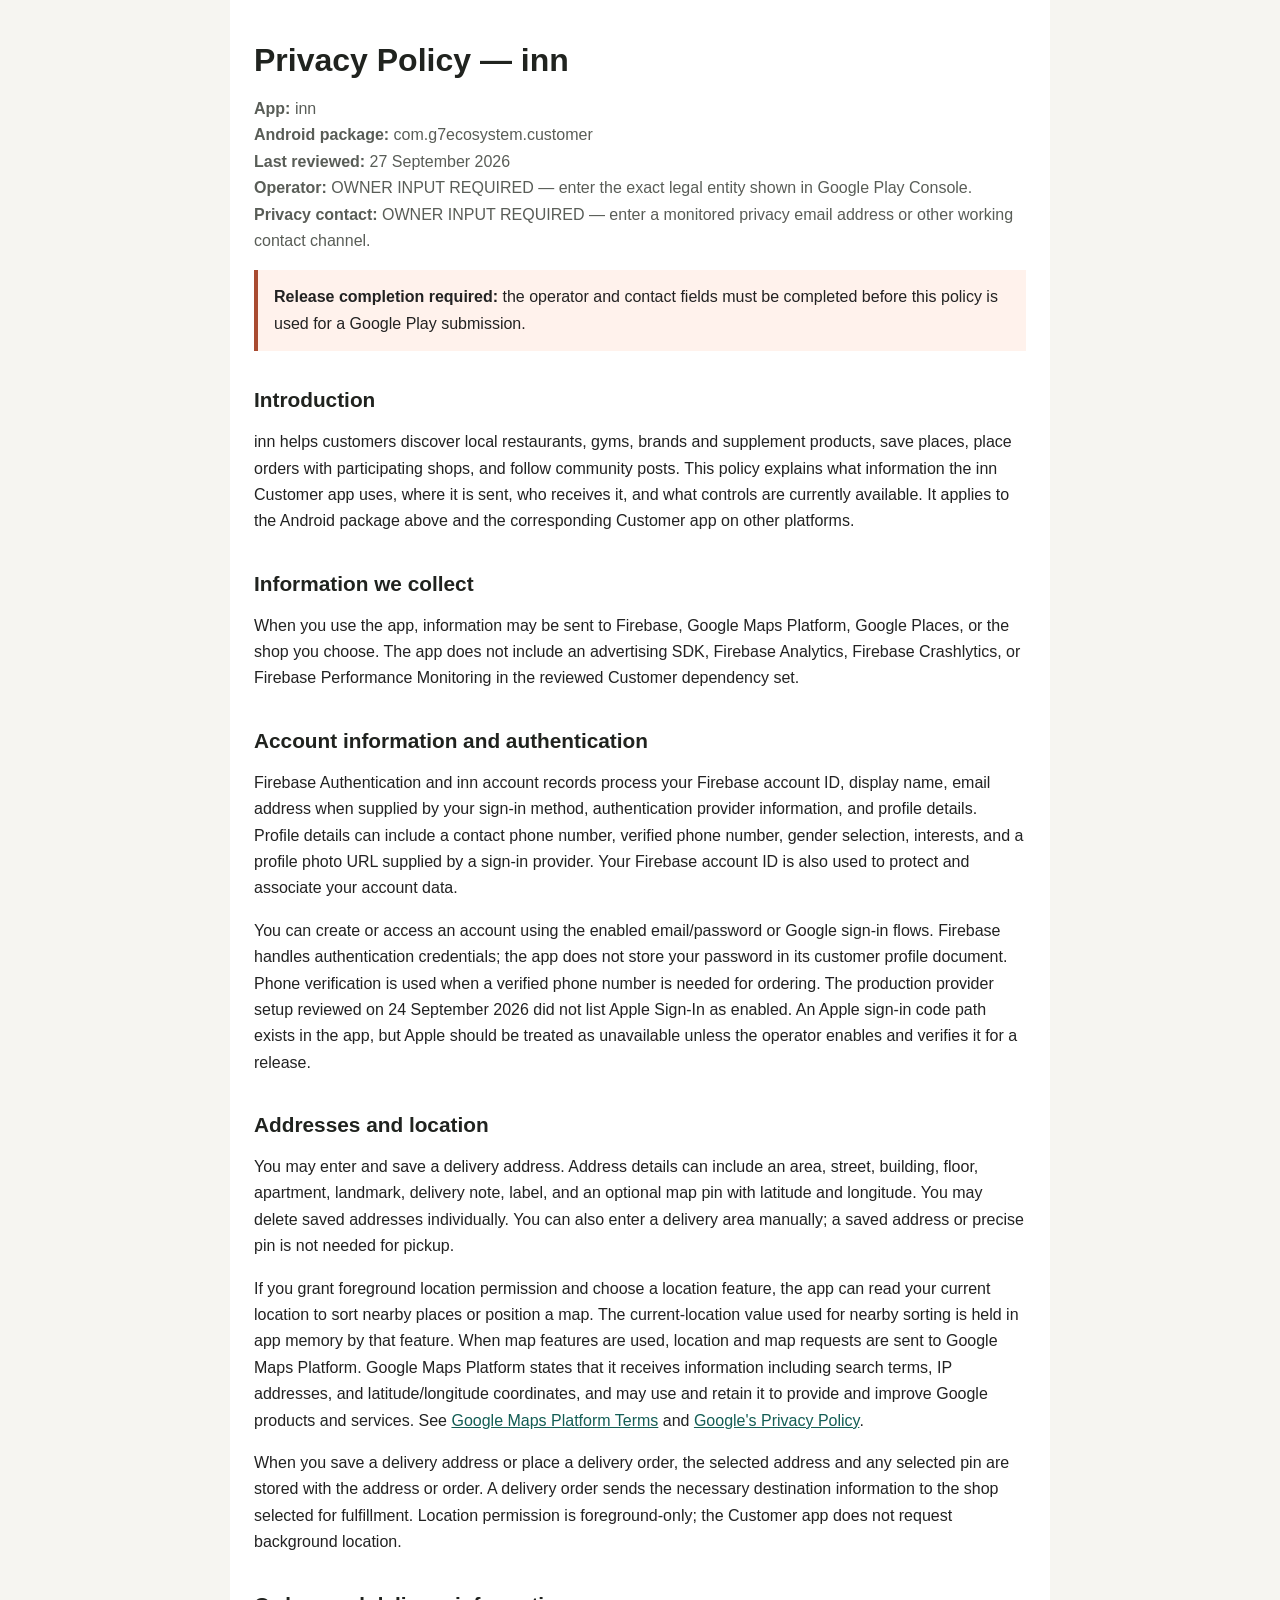
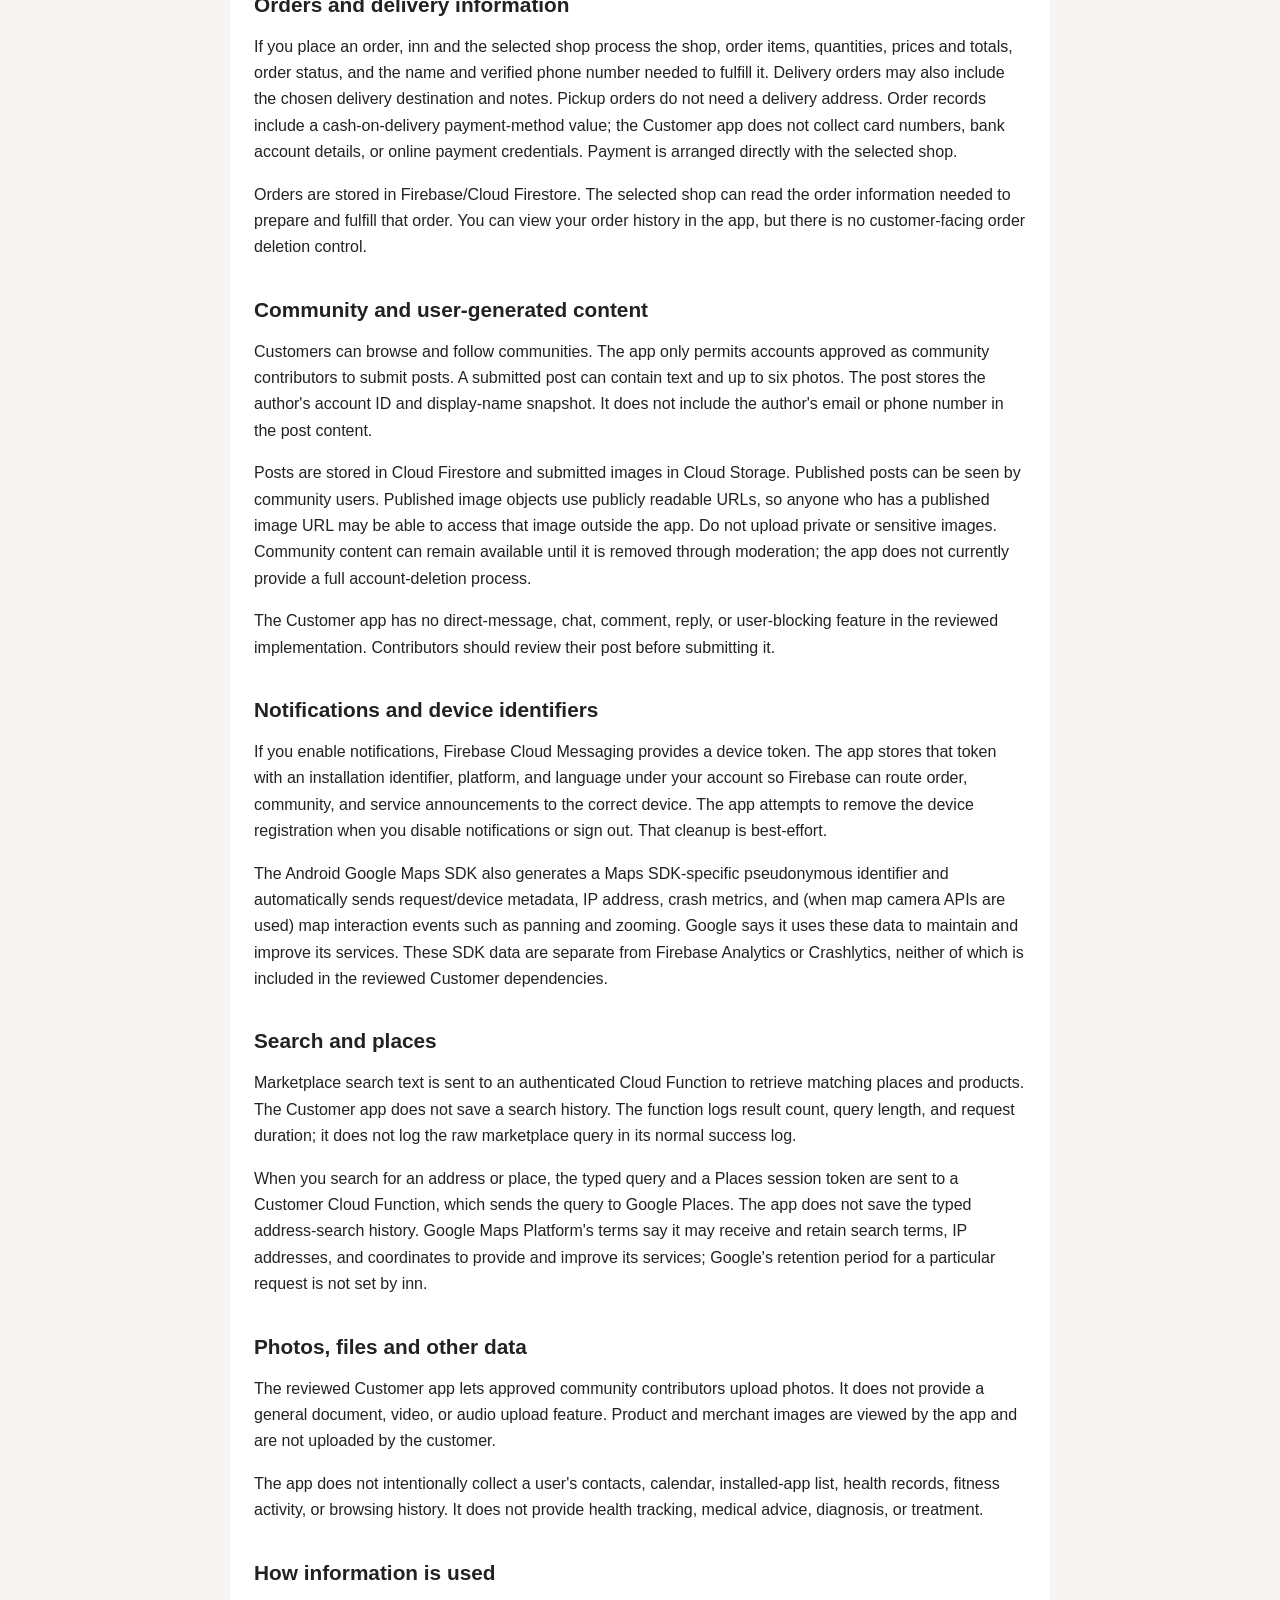
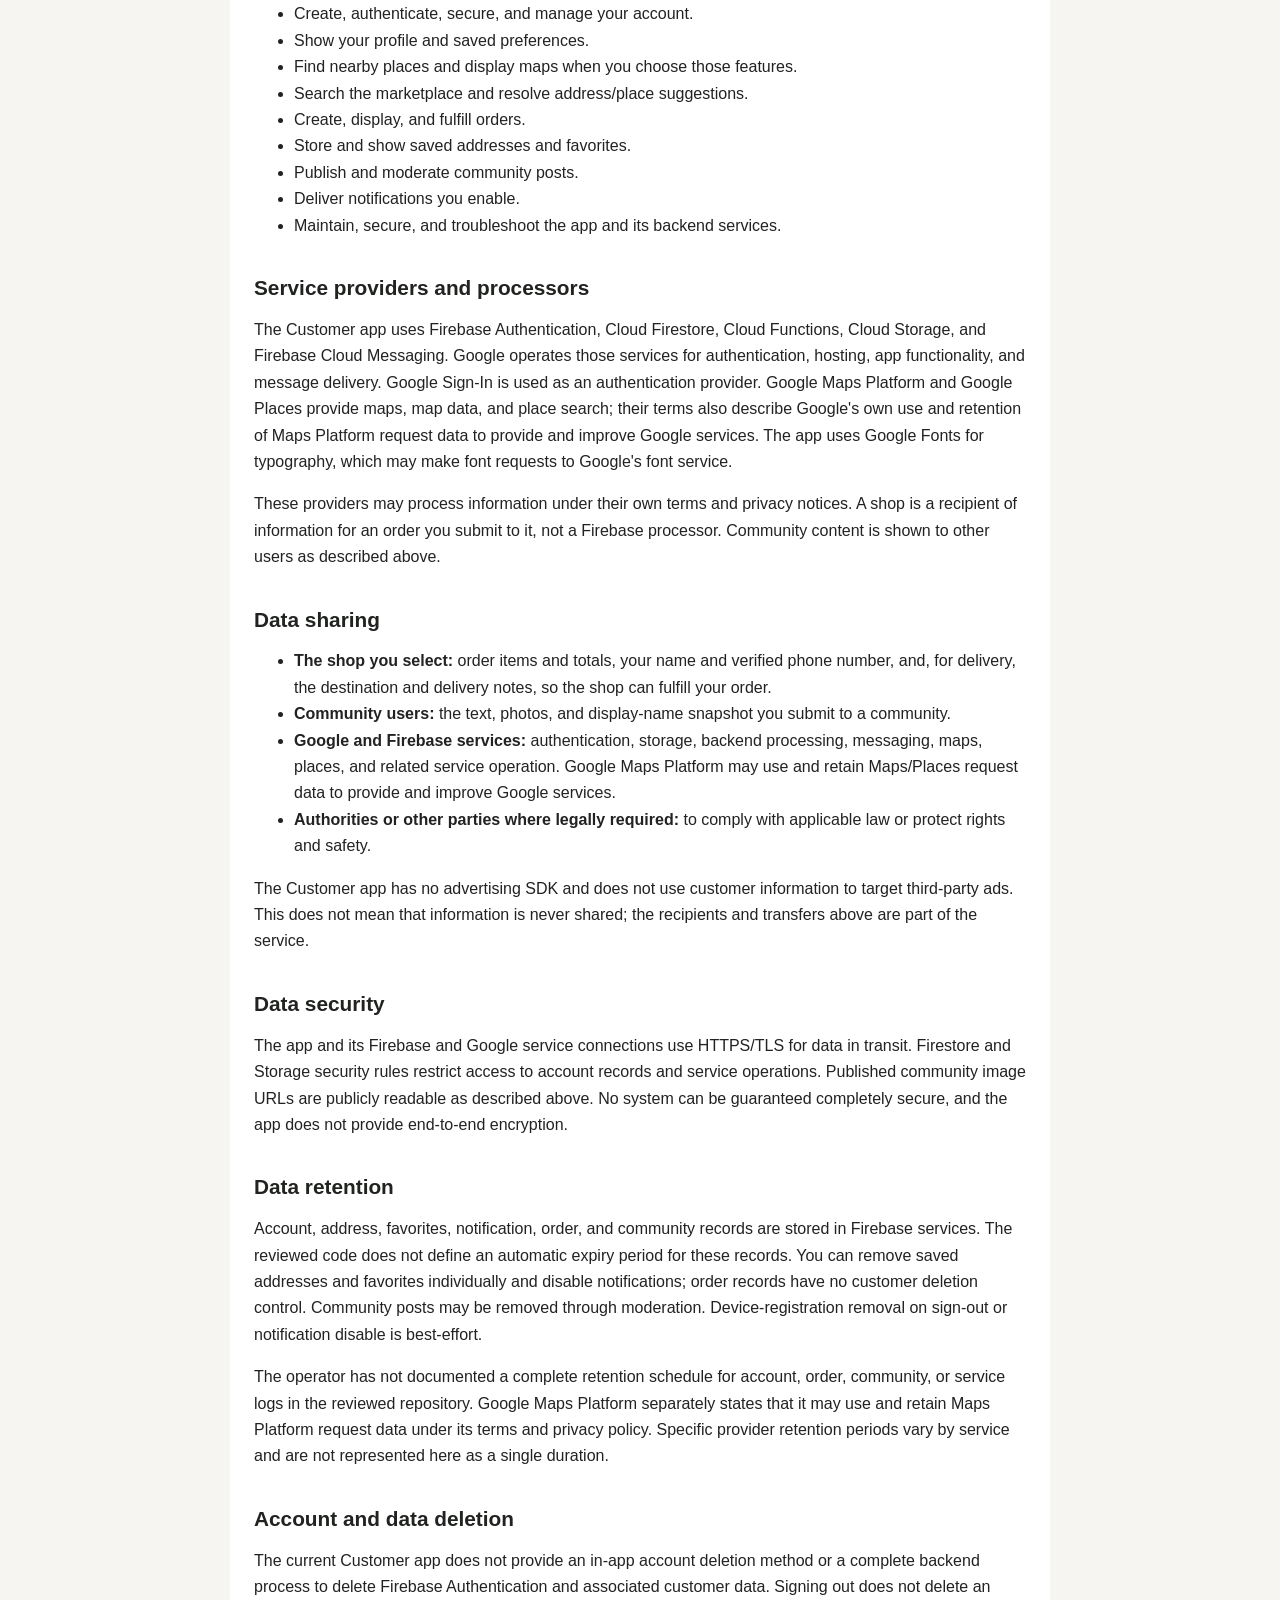
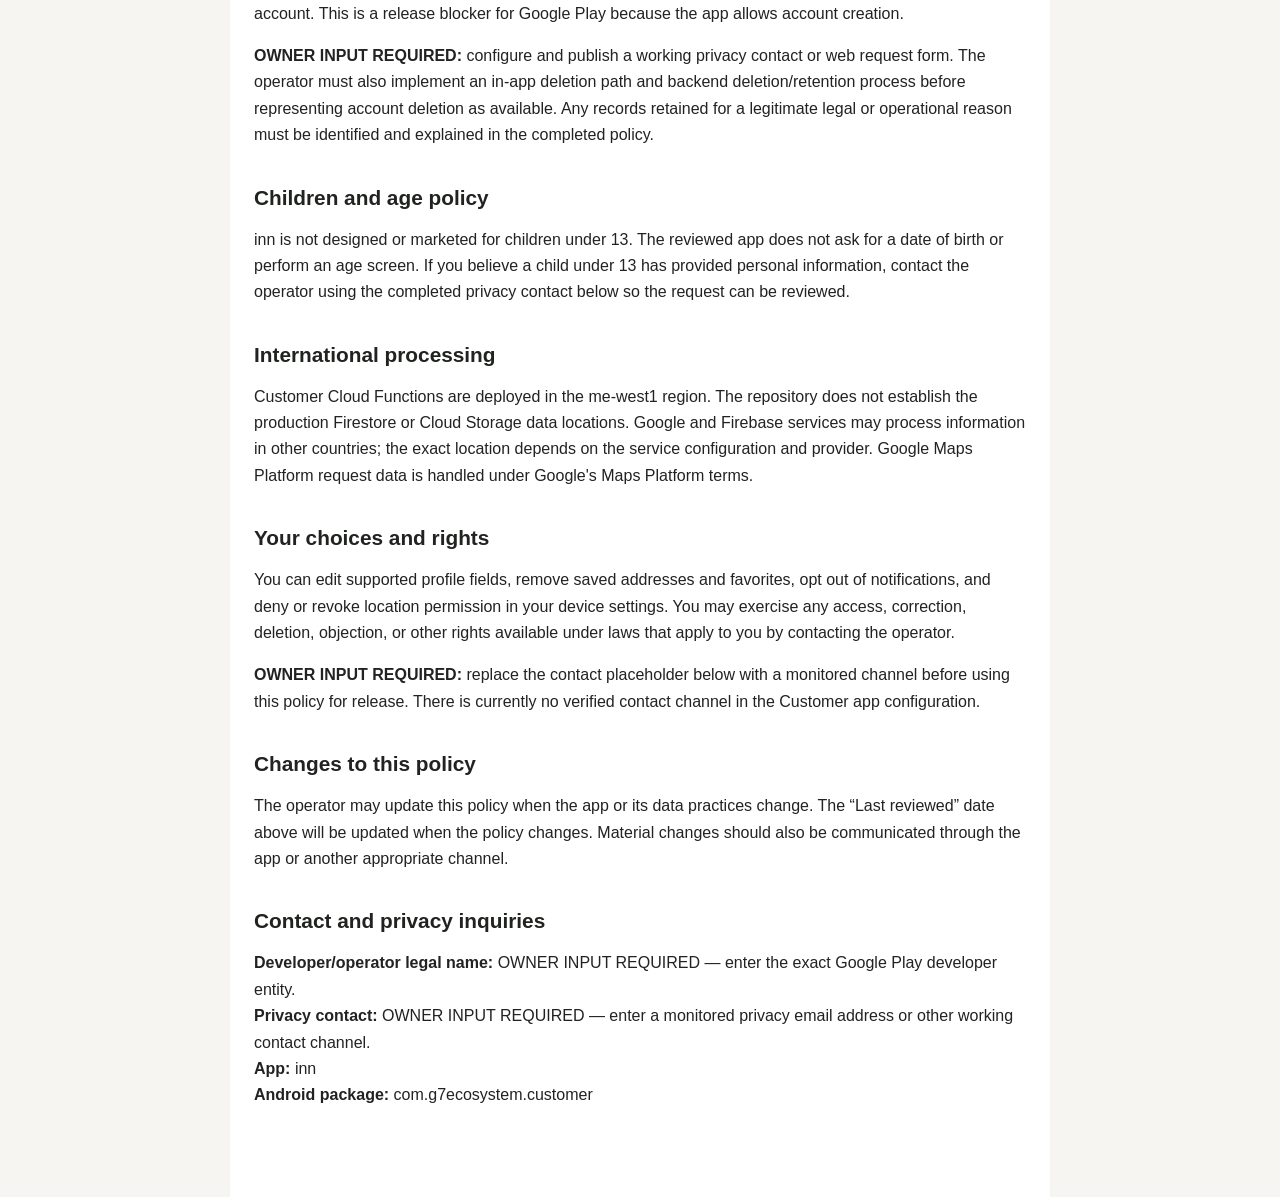
==== customer/index.html @ 110e2382 "docs: publish inn Customer privacy policy" ====
<!doctype html>
<html lang="en">
  <head>
    <meta charset="utf-8">
    <meta name="viewport" content="width=device-width, initial-scale=1">
    <meta name="robots" content="index,follow">
    <title>Privacy Policy — inn</title>
    <style>
      :root { color-scheme: light; font-family: Inter, Arial, sans-serif; color: #222; background: #f6f5f1; }
      body { margin: 0; line-height: 1.65; }
      main { box-sizing: border-box; max-width: 820px; margin: 0 auto; padding: 40px 24px 72px; background: #fff; }
      h1, h2 { line-height: 1.25; color: #20231f; }
      h1 { margin: 0 0 12px; font-size: 2rem; }
      h2 { margin: 36px 0 10px; font-size: 1.3rem; }
      p, li { font-size: 1rem; }
      .meta { color: #595d57; }
      .notice { padding: 14px 16px; border-left: 4px solid #a94b31; background: #fff2ec; }
      a { color: #135d54; }
      @media (max-width: 600px) { main { padding: 28px 18px 48px; } h1 { font-size: 1.7rem; } }
    </style>
  </head>
  <body>
    <main>
      <h1>Privacy Policy — inn</h1>
      <p class="meta"><strong>App:</strong> inn<br>
        <strong>Android package:</strong> com.g7ecosystem.customer<br>
        <strong>Last reviewed:</strong> 27 September 2026<br>
        <strong>Operator:</strong> OWNER INPUT REQUIRED — enter the exact legal entity shown in Google Play Console.<br>
        <strong>Privacy contact:</strong> OWNER INPUT REQUIRED — enter a monitored privacy email address or other working contact channel.</p>
      <p class="notice"><strong>Release completion required:</strong> the operator and contact fields must be completed before this policy is used for a Google Play submission.</p>

      <h2>Introduction</h2>
      <p>inn helps customers discover local restaurants, gyms, brands and supplement products, save places, place orders with participating shops, and follow community posts. This policy explains what information the inn Customer app uses, where it is sent, who receives it, and what controls are currently available. It applies to the Android package above and the corresponding Customer app on other platforms.</p>

      <h2>Information we collect</h2>
      <p>When you use the app, information may be sent to Firebase, Google Maps Platform, Google Places, or the shop you choose. The app does not include an advertising SDK, Firebase Analytics, Firebase Crashlytics, or Firebase Performance Monitoring in the reviewed Customer dependency set.</p>

      <h2>Account information and authentication</h2>
      <p>Firebase Authentication and inn account records process your Firebase account ID, display name, email address when supplied by your sign-in method, authentication provider information, and profile details. Profile details can include a contact phone number, verified phone number, gender selection, interests, and a profile photo URL supplied by a sign-in provider. Your Firebase account ID is also used to protect and associate your account data.</p>
      <p>You can create or access an account using the enabled email/password or Google sign-in flows. Firebase handles authentication credentials; the app does not store your password in its customer profile document. Phone verification is used when a verified phone number is needed for ordering. The production provider setup reviewed on 24 September 2026 did not list Apple Sign-In as enabled. An Apple sign-in code path exists in the app, but Apple should be treated as unavailable unless the operator enables and verifies it for a release.</p>

      <h2>Addresses and location</h2>
      <p>You may enter and save a delivery address. Address details can include an area, street, building, floor, apartment, landmark, delivery note, label, and an optional map pin with latitude and longitude. You may delete saved addresses individually. You can also enter a delivery area manually; a saved address or precise pin is not needed for pickup.</p>
      <p>If you grant foreground location permission and choose a location feature, the app can read your current location to sort nearby places or position a map. The current-location value used for nearby sorting is held in app memory by that feature. When map features are used, location and map requests are sent to Google Maps Platform. Google Maps Platform states that it receives information including search terms, IP addresses, and latitude/longitude coordinates, and may use and retain it to provide and improve Google products and services. See <a href="https://cloud.google.com/maps-platform/terms">Google Maps Platform Terms</a> and <a href="https://policies.google.com/privacy">Google's Privacy Policy</a>.</p>
      <p>When you save a delivery address or place a delivery order, the selected address and any selected pin are stored with the address or order. A delivery order sends the necessary destination information to the shop selected for fulfillment. Location permission is foreground-only; the Customer app does not request background location.</p>

      <h2>Orders and delivery information</h2>
      <p>If you place an order, inn and the selected shop process the shop, order items, quantities, prices and totals, order status, and the name and verified phone number needed to fulfill it. Delivery orders may also include the chosen delivery destination and notes. Pickup orders do not need a delivery address. Order records include a cash-on-delivery payment-method value; the Customer app does not collect card numbers, bank account details, or online payment credentials. Payment is arranged directly with the selected shop.</p>
      <p>Orders are stored in Firebase/Cloud Firestore. The selected shop can read the order information needed to prepare and fulfill that order. You can view your order history in the app, but there is no customer-facing order deletion control.</p>

      <h2>Community and user-generated content</h2>
      <p>Customers can browse and follow communities. The app only permits accounts approved as community contributors to submit posts. A submitted post can contain text and up to six photos. The post stores the author's account ID and display-name snapshot. It does not include the author's email or phone number in the post content.</p>
      <p>Posts are stored in Cloud Firestore and submitted images in Cloud Storage. Published posts can be seen by community users. Published image objects use publicly readable URLs, so anyone who has a published image URL may be able to access that image outside the app. Do not upload private or sensitive images. Community content can remain available until it is removed through moderation; the app does not currently provide a full account-deletion process.</p>
      <p>The Customer app has no direct-message, chat, comment, reply, or user-blocking feature in the reviewed implementation. Contributors should review their post before submitting it.</p>

      <h2>Notifications and device identifiers</h2>
      <p>If you enable notifications, Firebase Cloud Messaging provides a device token. The app stores that token with an installation identifier, platform, and language under your account so Firebase can route order, community, and service announcements to the correct device. The app attempts to remove the device registration when you disable notifications or sign out. That cleanup is best-effort.</p>
      <p>The Android Google Maps SDK also generates a Maps SDK-specific pseudonymous identifier and automatically sends request/device metadata, IP address, crash metrics, and (when map camera APIs are used) map interaction events such as panning and zooming. Google says it uses these data to maintain and improve its services. These SDK data are separate from Firebase Analytics or Crashlytics, neither of which is included in the reviewed Customer dependencies.</p>

      <h2>Search and places</h2>
      <p>Marketplace search text is sent to an authenticated Cloud Function to retrieve matching places and products. The Customer app does not save a search history. The function logs result count, query length, and request duration; it does not log the raw marketplace query in its normal success log.</p>
      <p>When you search for an address or place, the typed query and a Places session token are sent to a Customer Cloud Function, which sends the query to Google Places. The app does not save the typed address-search history. Google Maps Platform's terms say it may receive and retain search terms, IP addresses, and coordinates to provide and improve its services; Google's retention period for a particular request is not set by inn.</p>

      <h2>Photos, files and other data</h2>
      <p>The reviewed Customer app lets approved community contributors upload photos. It does not provide a general document, video, or audio upload feature. Product and merchant images are viewed by the app and are not uploaded by the customer.</p>
      <p>The app does not intentionally collect a user's contacts, calendar, installed-app list, health records, fitness activity, or browsing history. It does not provide health tracking, medical advice, diagnosis, or treatment.</p>

      <h2>How information is used</h2>
      <ul>
        <li>Create, authenticate, secure, and manage your account.</li>
        <li>Show your profile and saved preferences.</li>
        <li>Find nearby places and display maps when you choose those features.</li>
        <li>Search the marketplace and resolve address/place suggestions.</li>
        <li>Create, display, and fulfill orders.</li>
        <li>Store and show saved addresses and favorites.</li>
        <li>Publish and moderate community posts.</li>
        <li>Deliver notifications you enable.</li>
        <li>Maintain, secure, and troubleshoot the app and its backend services.</li>
      </ul>

      <h2>Service providers and processors</h2>
      <p>The Customer app uses Firebase Authentication, Cloud Firestore, Cloud Functions, Cloud Storage, and Firebase Cloud Messaging. Google operates those services for authentication, hosting, app functionality, and message delivery. Google Sign-In is used as an authentication provider. Google Maps Platform and Google Places provide maps, map data, and place search; their terms also describe Google's own use and retention of Maps Platform request data to provide and improve Google services. The app uses Google Fonts for typography, which may make font requests to Google's font service.</p>
      <p>These providers may process information under their own terms and privacy notices. A shop is a recipient of information for an order you submit to it, not a Firebase processor. Community content is shown to other users as described above.</p>

      <h2>Data sharing</h2>
      <ul>
        <li><strong>The shop you select:</strong> order items and totals, your name and verified phone number, and, for delivery, the destination and delivery notes, so the shop can fulfill your order.</li>
        <li><strong>Community users:</strong> the text, photos, and display-name snapshot you submit to a community.</li>
        <li><strong>Google and Firebase services:</strong> authentication, storage, backend processing, messaging, maps, places, and related service operation. Google Maps Platform may use and retain Maps/Places request data to provide and improve Google services.</li>
        <li><strong>Authorities or other parties where legally required:</strong> to comply with applicable law or protect rights and safety.</li>
      </ul>
      <p>The Customer app has no advertising SDK and does not use customer information to target third-party ads. This does not mean that information is never shared; the recipients and transfers above are part of the service.</p>

      <h2>Data security</h2>
      <p>The app and its Firebase and Google service connections use HTTPS/TLS for data in transit. Firestore and Storage security rules restrict access to account records and service operations. Published community image URLs are publicly readable as described above. No system can be guaranteed completely secure, and the app does not provide end-to-end encryption.</p>

      <h2>Data retention</h2>
      <p>Account, address, favorites, notification, order, and community records are stored in Firebase services. The reviewed code does not define an automatic expiry period for these records. You can remove saved addresses and favorites individually and disable notifications; order records have no customer deletion control. Community posts may be removed through moderation. Device-registration removal on sign-out or notification disable is best-effort.</p>
      <p>The operator has not documented a complete retention schedule for account, order, community, or service logs in the reviewed repository. Google Maps Platform separately states that it may use and retain Maps Platform request data under its terms and privacy policy. Specific provider retention periods vary by service and are not represented here as a single duration.</p>

      <h2>Account and data deletion</h2>
      <p>The current Customer app does not provide an in-app account deletion method or a complete backend process to delete Firebase Authentication and associated customer data. Signing out does not delete an account. This is a release blocker for Google Play because the app allows account creation.</p>
      <p><strong>OWNER INPUT REQUIRED:</strong> configure and publish a working privacy contact or web request form. The operator must also implement an in-app deletion path and backend deletion/retention process before representing account deletion as available. Any records retained for a legitimate legal or operational reason must be identified and explained in the completed policy.</p>

      <h2>Children and age policy</h2>
      <p>inn is not designed or marketed for children under 13. The reviewed app does not ask for a date of birth or perform an age screen. If you believe a child under 13 has provided personal information, contact the operator using the completed privacy contact below so the request can be reviewed.</p>

      <h2>International processing</h2>
      <p>Customer Cloud Functions are deployed in the me-west1 region. The repository does not establish the production Firestore or Cloud Storage data locations. Google and Firebase services may process information in other countries; the exact location depends on the service configuration and provider. Google Maps Platform request data is handled under Google's Maps Platform terms.</p>

      <h2>Your choices and rights</h2>
      <p>You can edit supported profile fields, remove saved addresses and favorites, opt out of notifications, and deny or revoke location permission in your device settings. You may exercise any access, correction, deletion, objection, or other rights available under laws that apply to you by contacting the operator.</p>
      <p><strong>OWNER INPUT REQUIRED:</strong> replace the contact placeholder below with a monitored channel before using this policy for release. There is currently no verified contact channel in the Customer app configuration.</p>

      <h2>Changes to this policy</h2>
      <p>The operator may update this policy when the app or its data practices change. The “Last reviewed” date above will be updated when the policy changes. Material changes should also be communicated through the app or another appropriate channel.</p>

      <h2>Contact and privacy inquiries</h2>
      <p><strong>Developer/operator legal name:</strong> OWNER INPUT REQUIRED — enter the exact Google Play developer entity.<br>
        <strong>Privacy contact:</strong> OWNER INPUT REQUIRED — enter a monitored privacy email address or other working contact channel.<br>
        <strong>App:</strong> inn<br>
        <strong>Android package:</strong> com.g7ecosystem.customer</p>
    </main>
  </body>
</html>
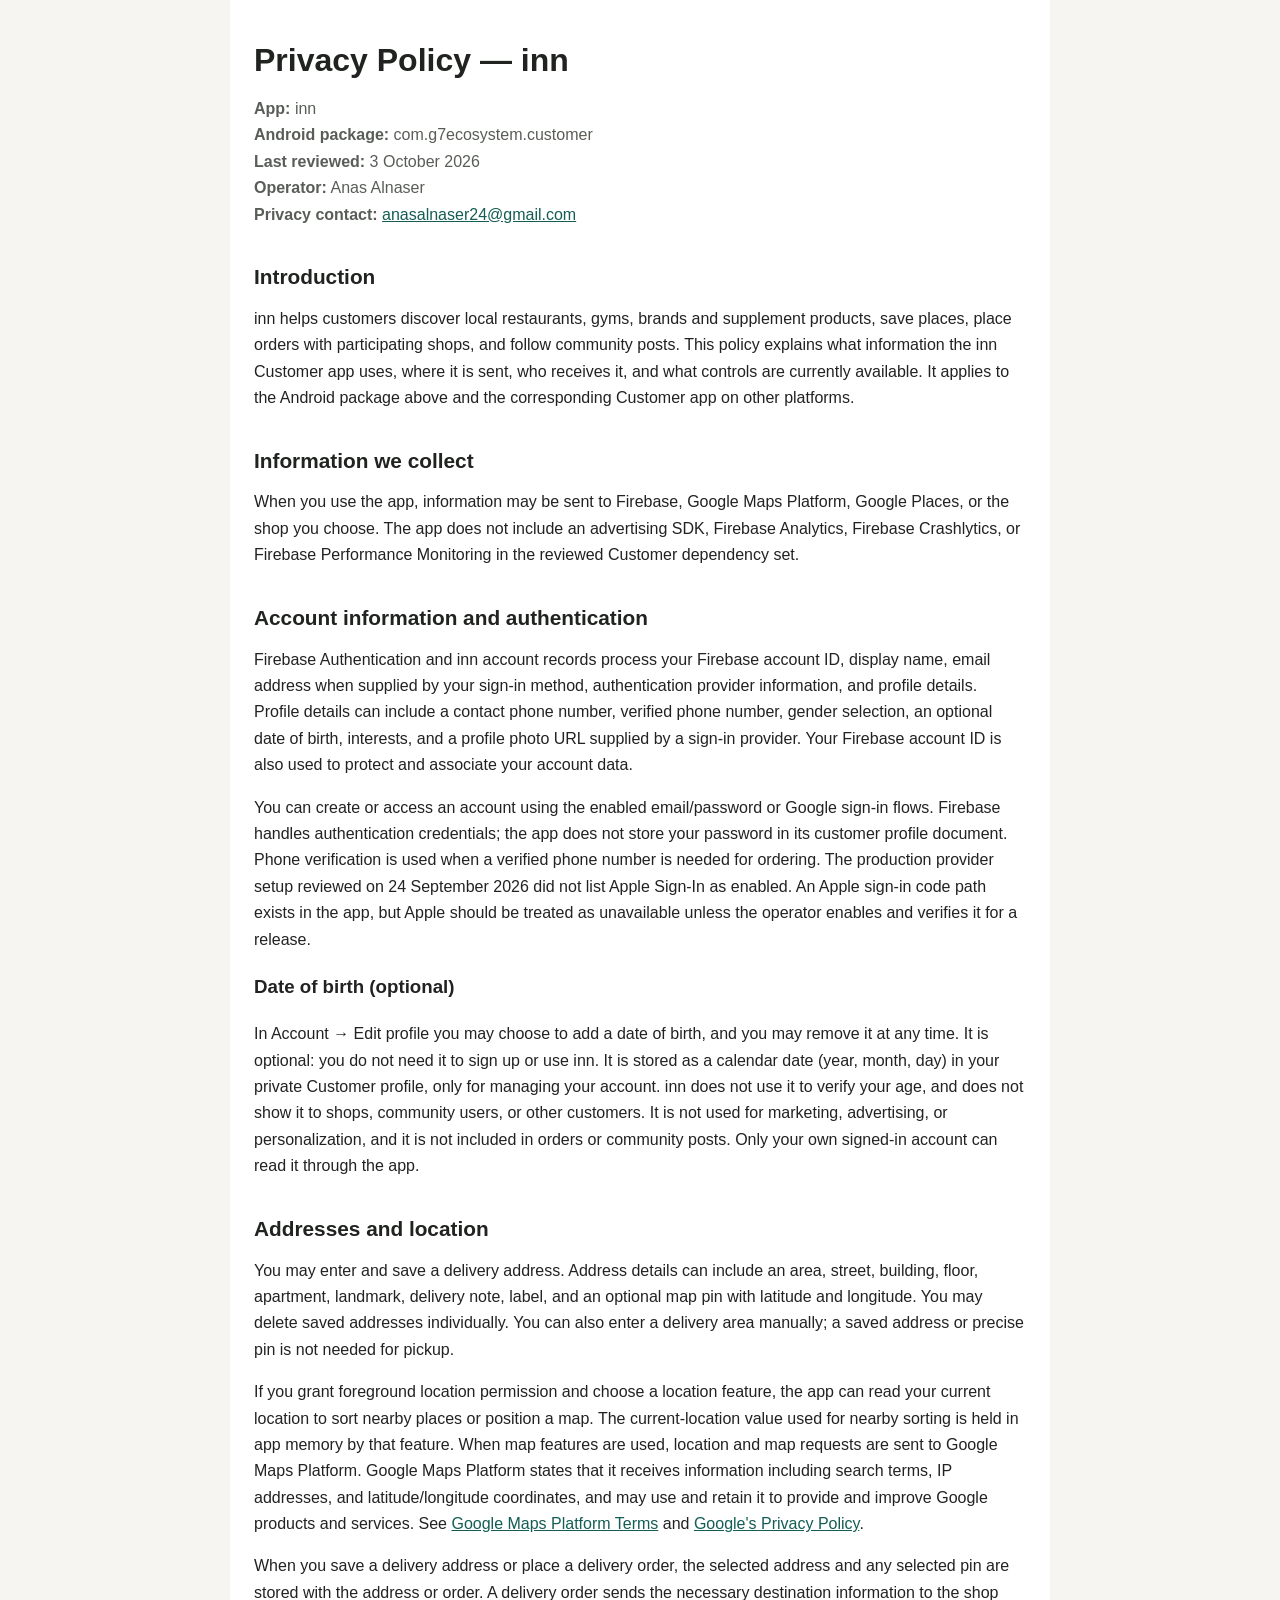
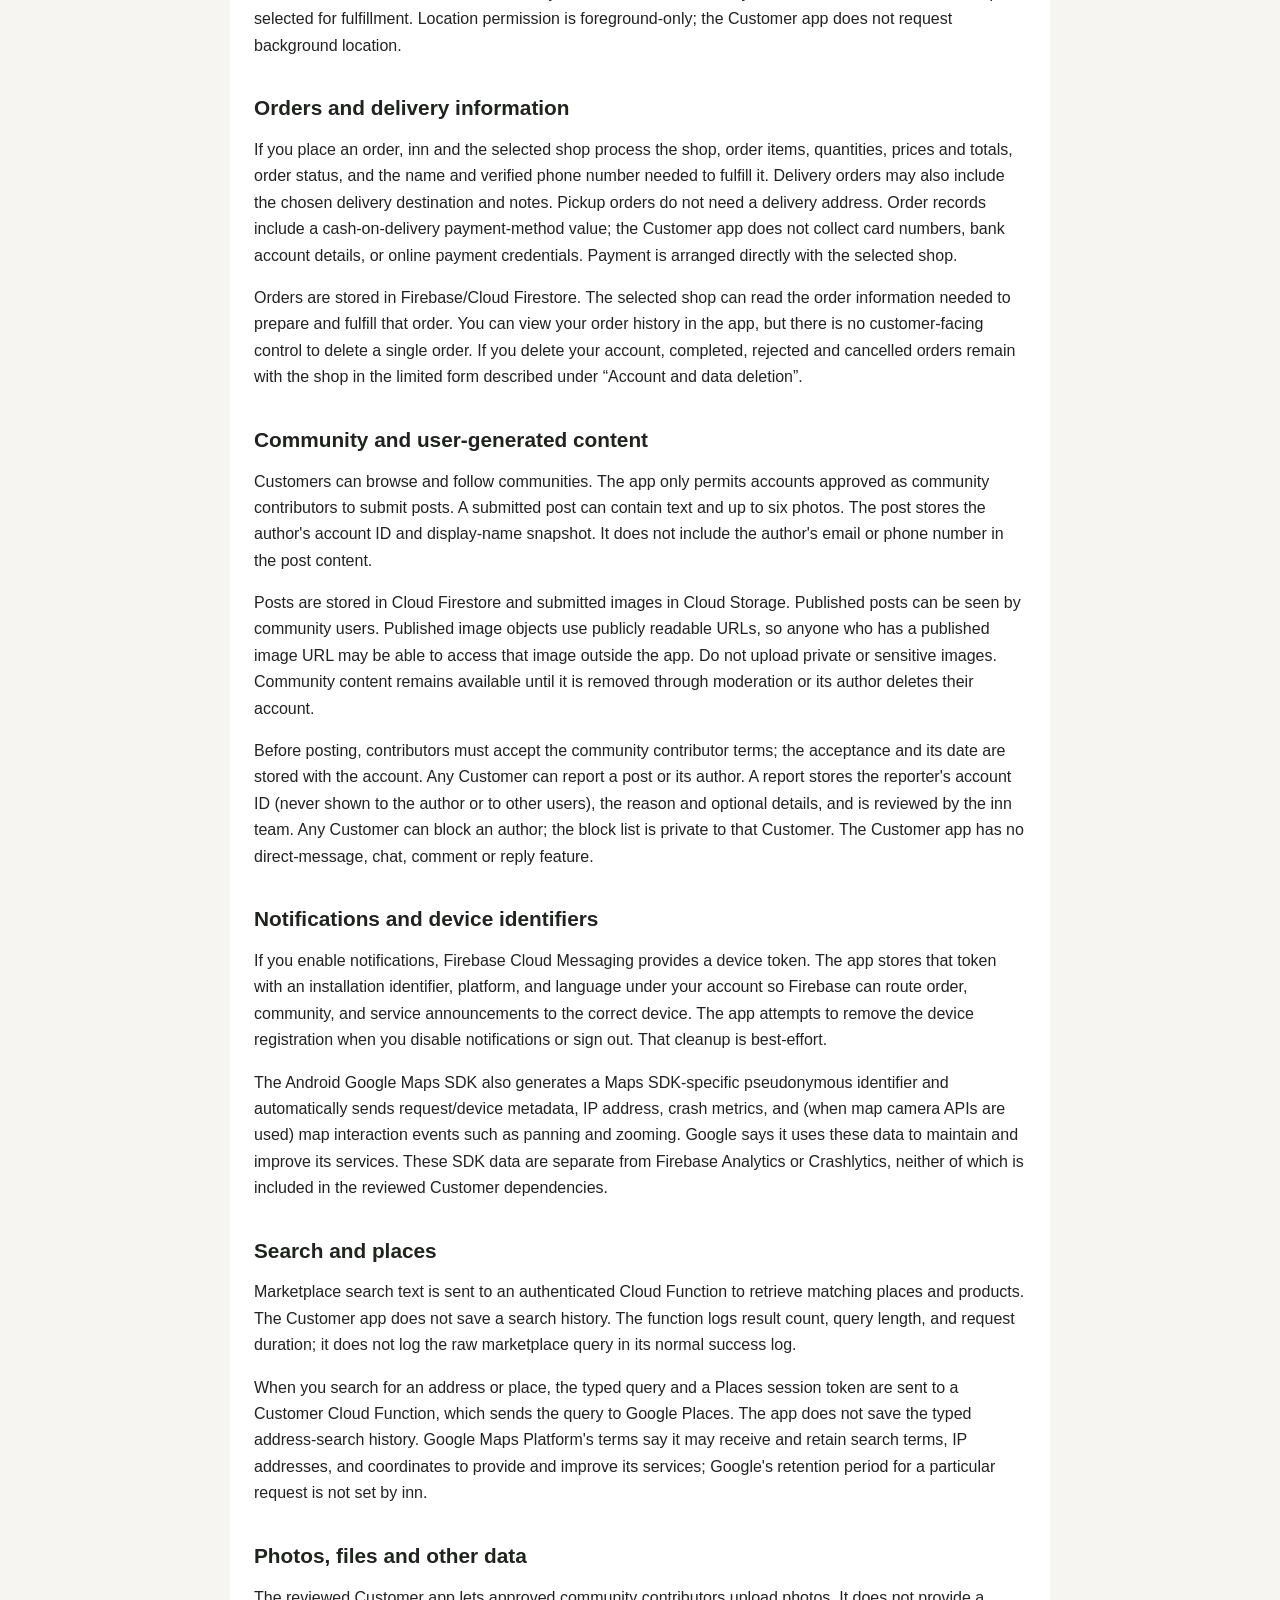
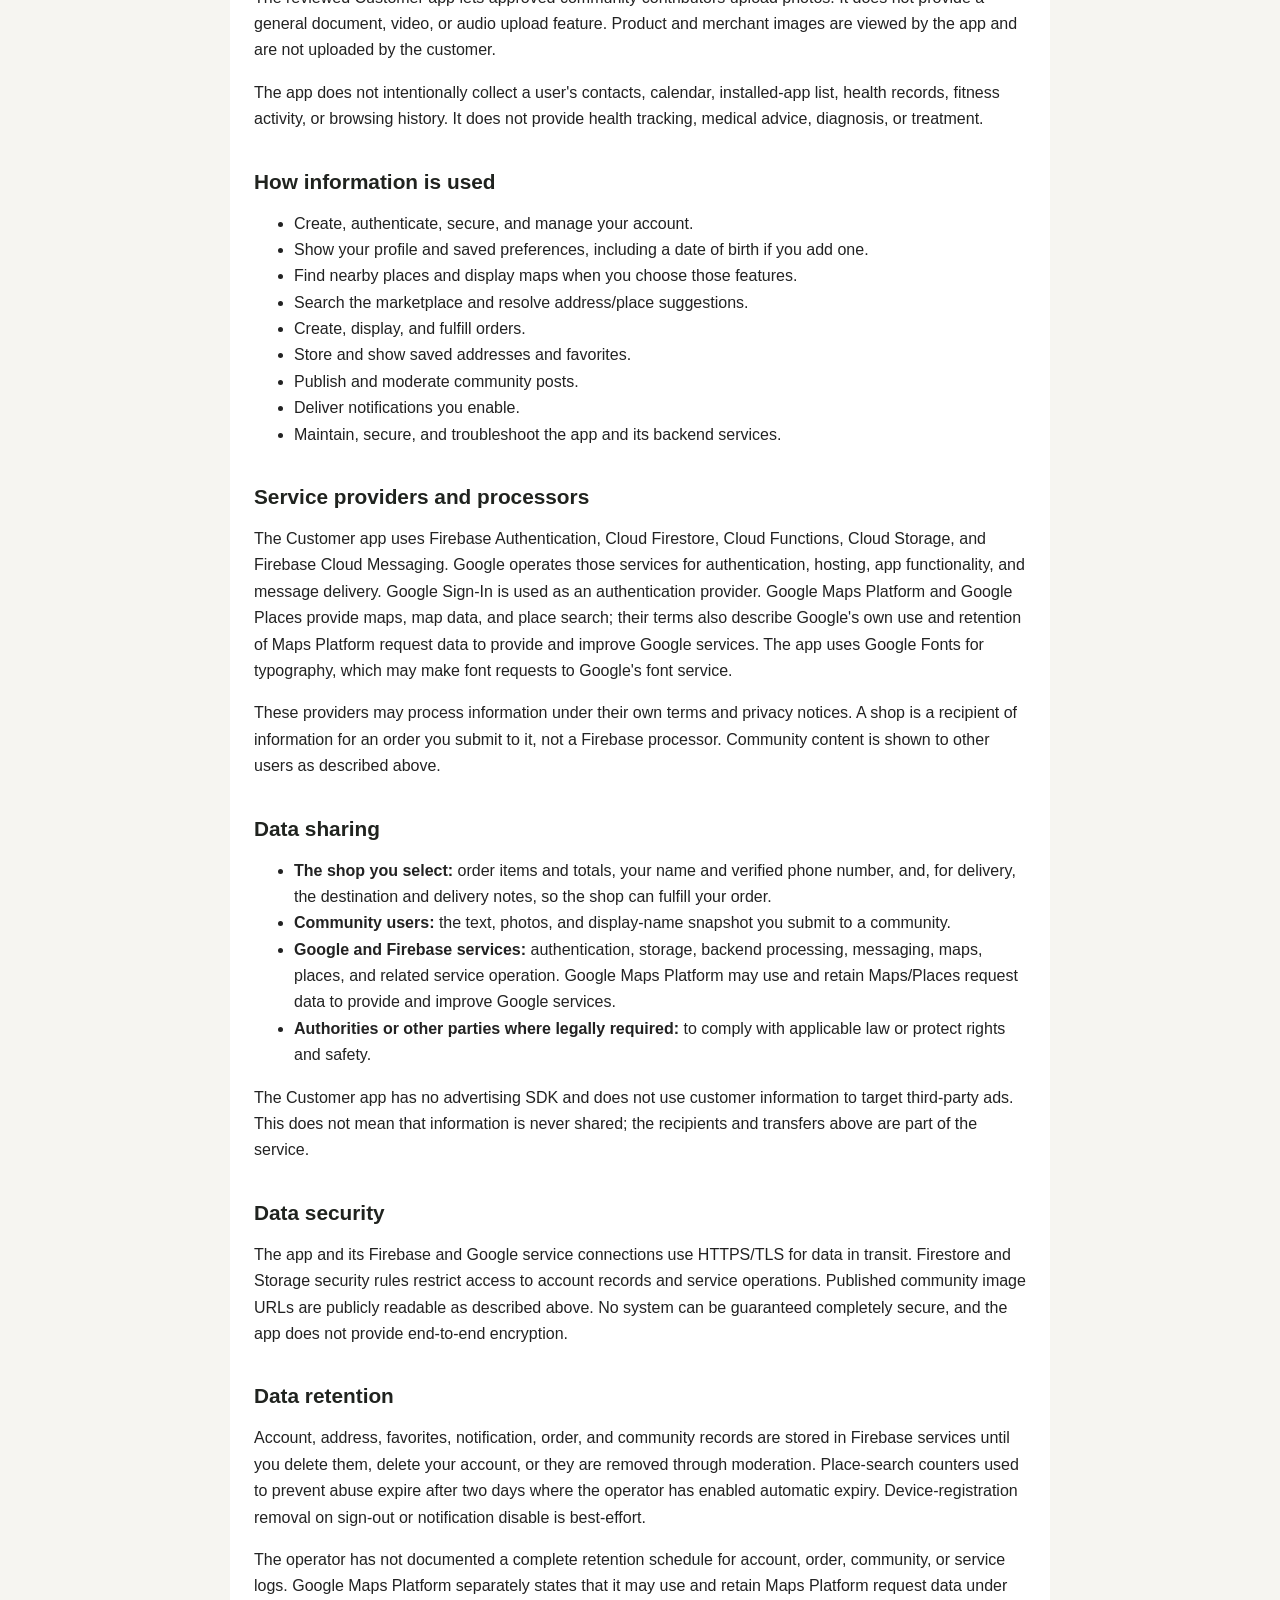
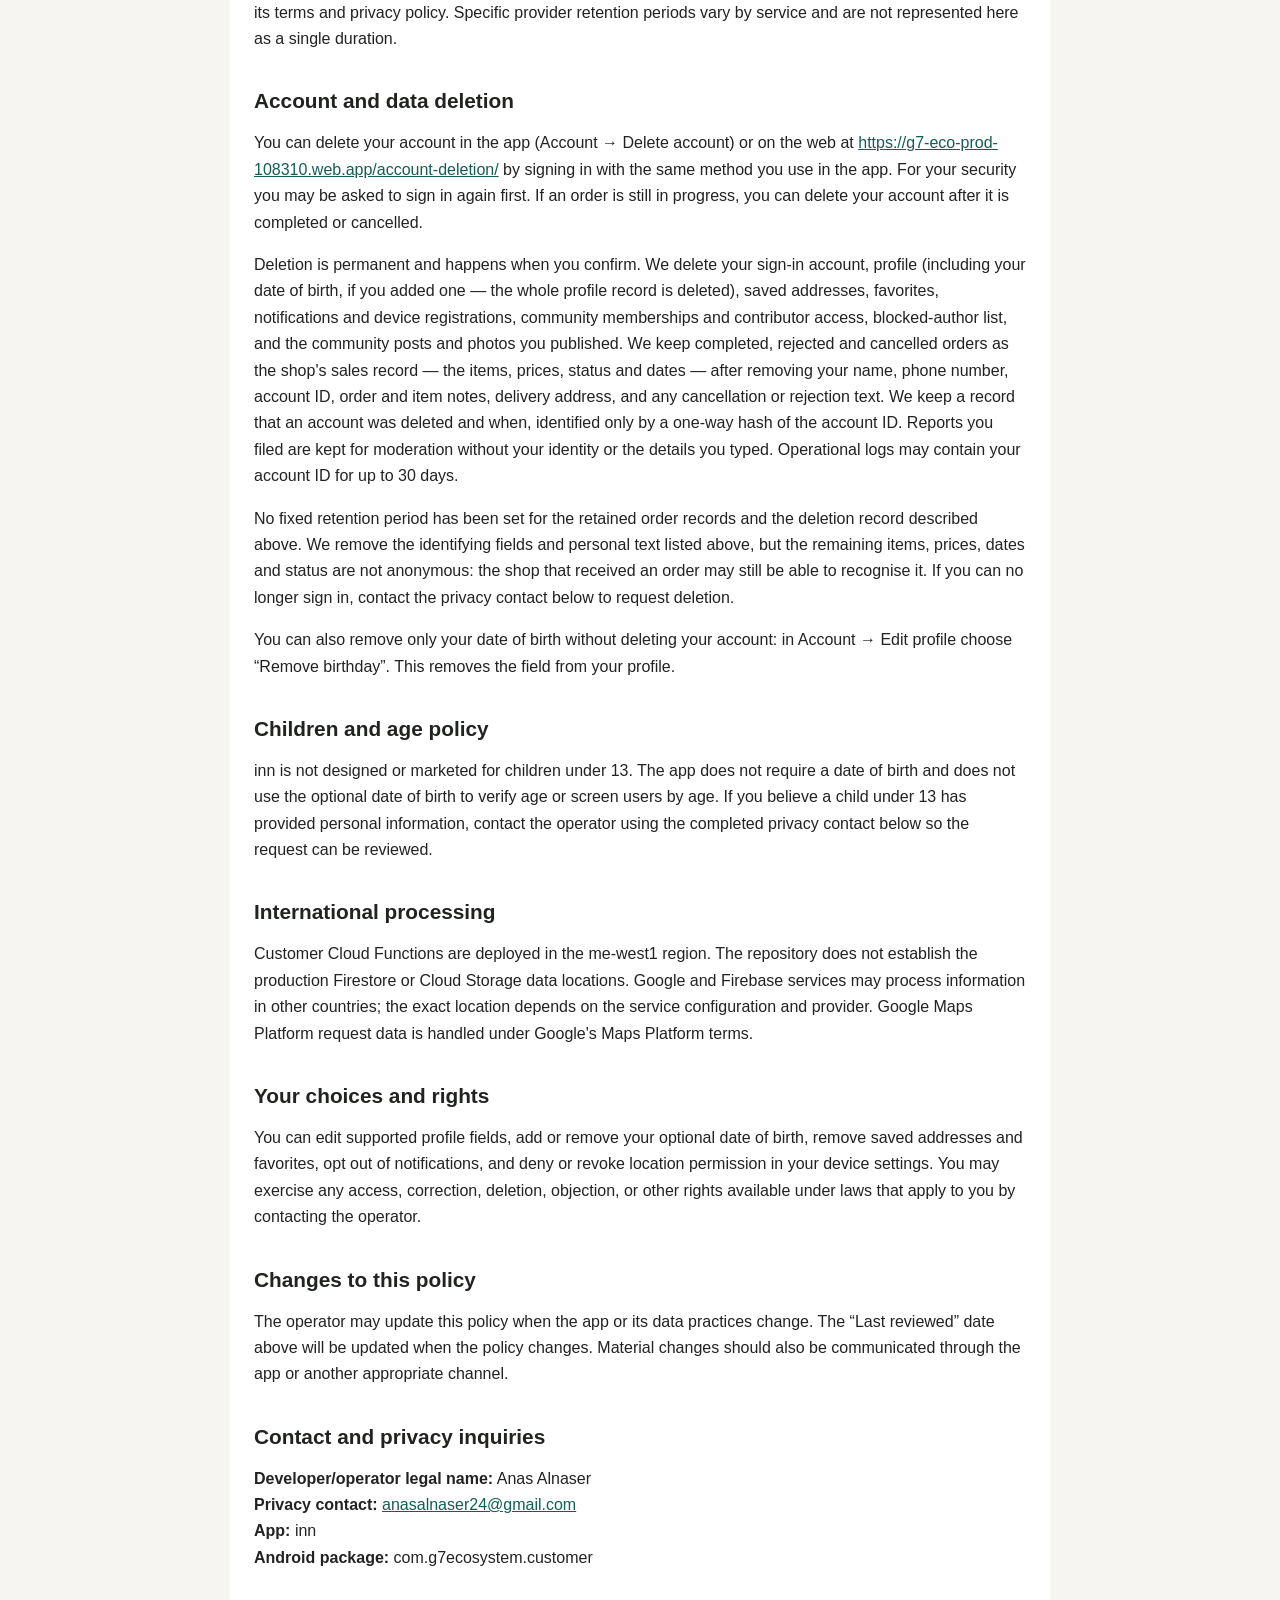
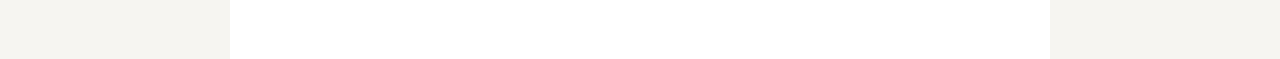
==== commit 523e895c: "docs: update inn Customer privacy policy (birthday, deletion, UGC, operator and contact)" ====
--- a/customer/index.html
+++ b/customer/index.html
@@ -14,7 +14,6 @@
       h2 { margin: 36px 0 10px; font-size: 1.3rem; }
       p, li { font-size: 1rem; }
       .meta { color: #595d57; }
-      .notice { padding: 14px 16px; border-left: 4px solid #a94b31; background: #fff2ec; }
       a { color: #135d54; }
       @media (max-width: 600px) { main { padding: 28px 18px 48px; } h1 { font-size: 1.7rem; } }
     </style>
@@ -24,10 +23,9 @@
       <h1>Privacy Policy — inn</h1>
       <p class="meta"><strong>App:</strong> inn<br>
         <strong>Android package:</strong> com.g7ecosystem.customer<br>
-        <strong>Last reviewed:</strong> 27 September 2026<br>
-        <strong>Operator:</strong> OWNER INPUT REQUIRED — enter the exact legal entity shown in Google Play Console.<br>
-        <strong>Privacy contact:</strong> OWNER INPUT REQUIRED — enter a monitored privacy email address or other working contact channel.</p>
-      <p class="notice"><strong>Release completion required:</strong> the operator and contact fields must be completed before this policy is used for a Google Play submission.</p>
+        <strong>Last reviewed:</strong> 3 October 2026<br>
+        <strong>Operator:</strong> Anas Alnaser<br>
+        <strong>Privacy contact:</strong> <a href="mailto:anasalnaser24@gmail.com">anasalnaser24@gmail.com</a></p>
 
       <h2>Introduction</h2>
       <p>inn helps customers discover local restaurants, gyms, brands and supplement products, save places, place orders with participating shops, and follow community posts. This policy explains what information the inn Customer app uses, where it is sent, who receives it, and what controls are currently available. It applies to the Android package above and the corresponding Customer app on other platforms.</p>
@@ -36,8 +34,11 @@
       <p>When you use the app, information may be sent to Firebase, Google Maps Platform, Google Places, or the shop you choose. The app does not include an advertising SDK, Firebase Analytics, Firebase Crashlytics, or Firebase Performance Monitoring in the reviewed Customer dependency set.</p>
 
       <h2>Account information and authentication</h2>
-      <p>Firebase Authentication and inn account records process your Firebase account ID, display name, email address when supplied by your sign-in method, authentication provider information, and profile details. Profile details can include a contact phone number, verified phone number, gender selection, interests, and a profile photo URL supplied by a sign-in provider. Your Firebase account ID is also used to protect and associate your account data.</p>
+      <p>Firebase Authentication and inn account records process your Firebase account ID, display name, email address when supplied by your sign-in method, authentication provider information, and profile details. Profile details can include a contact phone number, verified phone number, gender selection, an optional date of birth, interests, and a profile photo URL supplied by a sign-in provider. Your Firebase account ID is also used to protect and associate your account data.</p>
       <p>You can create or access an account using the enabled email/password or Google sign-in flows. Firebase handles authentication credentials; the app does not store your password in its customer profile document. Phone verification is used when a verified phone number is needed for ordering. The production provider setup reviewed on 24 September 2026 did not list Apple Sign-In as enabled. An Apple sign-in code path exists in the app, but Apple should be treated as unavailable unless the operator enables and verifies it for a release.</p>
+
+      <h3>Date of birth (optional)</h3>
+      <p>In Account → Edit profile you may choose to add a date of birth, and you may remove it at any time. It is optional: you do not need it to sign up or use inn. It is stored as a calendar date (year, month, day) in your private Customer profile, only for managing your account. inn does not use it to verify your age, and does not show it to shops, community users, or other customers. It is not used for marketing, advertising, or personalization, and it is not included in orders or community posts. Only your own signed-in account can read it through the app.</p>
 
       <h2>Addresses and location</h2>
       <p>You may enter and save a delivery address. Address details can include an area, street, building, floor, apartment, landmark, delivery note, label, and an optional map pin with latitude and longitude. You may delete saved addresses individually. You can also enter a delivery area manually; a saved address or precise pin is not needed for pickup.</p>
@@ -46,12 +47,12 @@
 
       <h2>Orders and delivery information</h2>
       <p>If you place an order, inn and the selected shop process the shop, order items, quantities, prices and totals, order status, and the name and verified phone number needed to fulfill it. Delivery orders may also include the chosen delivery destination and notes. Pickup orders do not need a delivery address. Order records include a cash-on-delivery payment-method value; the Customer app does not collect card numbers, bank account details, or online payment credentials. Payment is arranged directly with the selected shop.</p>
-      <p>Orders are stored in Firebase/Cloud Firestore. The selected shop can read the order information needed to prepare and fulfill that order. You can view your order history in the app, but there is no customer-facing order deletion control.</p>
+      <p>Orders are stored in Firebase/Cloud Firestore. The selected shop can read the order information needed to prepare and fulfill that order. You can view your order history in the app, but there is no customer-facing control to delete a single order. If you delete your account, completed, rejected and cancelled orders remain with the shop in the limited form described under “Account and data deletion”.</p>
 
       <h2>Community and user-generated content</h2>
       <p>Customers can browse and follow communities. The app only permits accounts approved as community contributors to submit posts. A submitted post can contain text and up to six photos. The post stores the author's account ID and display-name snapshot. It does not include the author's email or phone number in the post content.</p>
-      <p>Posts are stored in Cloud Firestore and submitted images in Cloud Storage. Published posts can be seen by community users. Published image objects use publicly readable URLs, so anyone who has a published image URL may be able to access that image outside the app. Do not upload private or sensitive images. Community content can remain available until it is removed through moderation; the app does not currently provide a full account-deletion process.</p>
-      <p>The Customer app has no direct-message, chat, comment, reply, or user-blocking feature in the reviewed implementation. Contributors should review their post before submitting it.</p>
+      <p>Posts are stored in Cloud Firestore and submitted images in Cloud Storage. Published posts can be seen by community users. Published image objects use publicly readable URLs, so anyone who has a published image URL may be able to access that image outside the app. Do not upload private or sensitive images. Community content remains available until it is removed through moderation or its author deletes their account.</p>
+      <p>Before posting, contributors must accept the community contributor terms; the acceptance and its date are stored with the account. Any Customer can report a post or its author. A report stores the reporter's account ID (never shown to the author or to other users), the reason and optional details, and is reviewed by the inn team. Any Customer can block an author; the block list is private to that Customer. The Customer app has no direct-message, chat, comment or reply feature.</p>
 
       <h2>Notifications and device identifiers</h2>
       <p>If you enable notifications, Firebase Cloud Messaging provides a device token. The app stores that token with an installation identifier, platform, and language under your account so Firebase can route order, community, and service announcements to the correct device. The app attempts to remove the device registration when you disable notifications or sign out. That cleanup is best-effort.</p>
@@ -68,7 +69,7 @@
       <h2>How information is used</h2>
       <ul>
         <li>Create, authenticate, secure, and manage your account.</li>
-        <li>Show your profile and saved preferences.</li>
+        <li>Show your profile and saved preferences, including a date of birth if you add one.</li>
         <li>Find nearby places and display maps when you choose those features.</li>
         <li>Search the marketplace and resolve address/place suggestions.</li>
         <li>Create, display, and fulfill orders.</li>
@@ -95,29 +96,30 @@
       <p>The app and its Firebase and Google service connections use HTTPS/TLS for data in transit. Firestore and Storage security rules restrict access to account records and service operations. Published community image URLs are publicly readable as described above. No system can be guaranteed completely secure, and the app does not provide end-to-end encryption.</p>
 
       <h2>Data retention</h2>
-      <p>Account, address, favorites, notification, order, and community records are stored in Firebase services. The reviewed code does not define an automatic expiry period for these records. You can remove saved addresses and favorites individually and disable notifications; order records have no customer deletion control. Community posts may be removed through moderation. Device-registration removal on sign-out or notification disable is best-effort.</p>
-      <p>The operator has not documented a complete retention schedule for account, order, community, or service logs in the reviewed repository. Google Maps Platform separately states that it may use and retain Maps Platform request data under its terms and privacy policy. Specific provider retention periods vary by service and are not represented here as a single duration.</p>
+      <p>Account, address, favorites, notification, order, and community records are stored in Firebase services until you delete them, delete your account, or they are removed through moderation. Place-search counters used to prevent abuse expire after two days where the operator has enabled automatic expiry. Device-registration removal on sign-out or notification disable is best-effort.</p>
+      <p>The operator has not documented a complete retention schedule for account, order, community, or service logs. Google Maps Platform separately states that it may use and retain Maps Platform request data under its terms and privacy policy. Specific provider retention periods vary by service and are not represented here as a single duration.</p>
 
       <h2>Account and data deletion</h2>
-      <p>The current Customer app does not provide an in-app account deletion method or a complete backend process to delete Firebase Authentication and associated customer data. Signing out does not delete an account. This is a release blocker for Google Play because the app allows account creation.</p>
-      <p><strong>OWNER INPUT REQUIRED:</strong> configure and publish a working privacy contact or web request form. The operator must also implement an in-app deletion path and backend deletion/retention process before representing account deletion as available. Any records retained for a legitimate legal or operational reason must be identified and explained in the completed policy.</p>
+      <p>You can delete your account in the app (Account → Delete account) or on the web at <a href="https://g7-eco-prod-108310.web.app/account-deletion/">https://g7-eco-prod-108310.web.app/account-deletion/</a> by signing in with the same method you use in the app. For your security you may be asked to sign in again first. If an order is still in progress, you can delete your account after it is completed or cancelled.</p>
+      <p>Deletion is permanent and happens when you confirm. We delete your sign-in account, profile (including your date of birth, if you added one — the whole profile record is deleted), saved addresses, favorites, notifications and device registrations, community memberships and contributor access, blocked-author list, and the community posts and photos you published. We keep completed, rejected and cancelled orders as the shop's sales record — the items, prices, status and dates — after removing your name, phone number, account ID, order and item notes, delivery address, and any cancellation or rejection text. We keep a record that an account was deleted and when, identified only by a one-way hash of the account ID. Reports you filed are kept for moderation without your identity or the details you typed. Operational logs may contain your account ID for up to 30 days.</p>
+      <p>No fixed retention period has been set for the retained order records and the deletion record described above. We remove the identifying fields and personal text listed above, but the remaining items, prices, dates and status are not anonymous: the shop that received an order may still be able to recognise it. If you can no longer sign in, contact the privacy contact below to request deletion.</p>
+      <p>You can also remove only your date of birth without deleting your account: in Account → Edit profile choose “Remove birthday”. This removes the field from your profile.</p>
 
       <h2>Children and age policy</h2>
-      <p>inn is not designed or marketed for children under 13. The reviewed app does not ask for a date of birth or perform an age screen. If you believe a child under 13 has provided personal information, contact the operator using the completed privacy contact below so the request can be reviewed.</p>
+      <p>inn is not designed or marketed for children under 13. The app does not require a date of birth and does not use the optional date of birth to verify age or screen users by age. If you believe a child under 13 has provided personal information, contact the operator using the completed privacy contact below so the request can be reviewed.</p>
 
       <h2>International processing</h2>
       <p>Customer Cloud Functions are deployed in the me-west1 region. The repository does not establish the production Firestore or Cloud Storage data locations. Google and Firebase services may process information in other countries; the exact location depends on the service configuration and provider. Google Maps Platform request data is handled under Google's Maps Platform terms.</p>
 
       <h2>Your choices and rights</h2>
-      <p>You can edit supported profile fields, remove saved addresses and favorites, opt out of notifications, and deny or revoke location permission in your device settings. You may exercise any access, correction, deletion, objection, or other rights available under laws that apply to you by contacting the operator.</p>
-      <p><strong>OWNER INPUT REQUIRED:</strong> replace the contact placeholder below with a monitored channel before using this policy for release. There is currently no verified contact channel in the Customer app configuration.</p>
+      <p>You can edit supported profile fields, add or remove your optional date of birth, remove saved addresses and favorites, opt out of notifications, and deny or revoke location permission in your device settings. You may exercise any access, correction, deletion, objection, or other rights available under laws that apply to you by contacting the operator.</p>
 
       <h2>Changes to this policy</h2>
       <p>The operator may update this policy when the app or its data practices change. The “Last reviewed” date above will be updated when the policy changes. Material changes should also be communicated through the app or another appropriate channel.</p>
 
       <h2>Contact and privacy inquiries</h2>
-      <p><strong>Developer/operator legal name:</strong> OWNER INPUT REQUIRED — enter the exact Google Play developer entity.<br>
-        <strong>Privacy contact:</strong> OWNER INPUT REQUIRED — enter a monitored privacy email address or other working contact channel.<br>
+      <p><strong>Developer/operator legal name:</strong> Anas Alnaser<br>
+        <strong>Privacy contact:</strong> <a href="mailto:anasalnaser24@gmail.com">anasalnaser24@gmail.com</a><br>
         <strong>App:</strong> inn<br>
         <strong>Android package:</strong> com.g7ecosystem.customer</p>
     </main>
